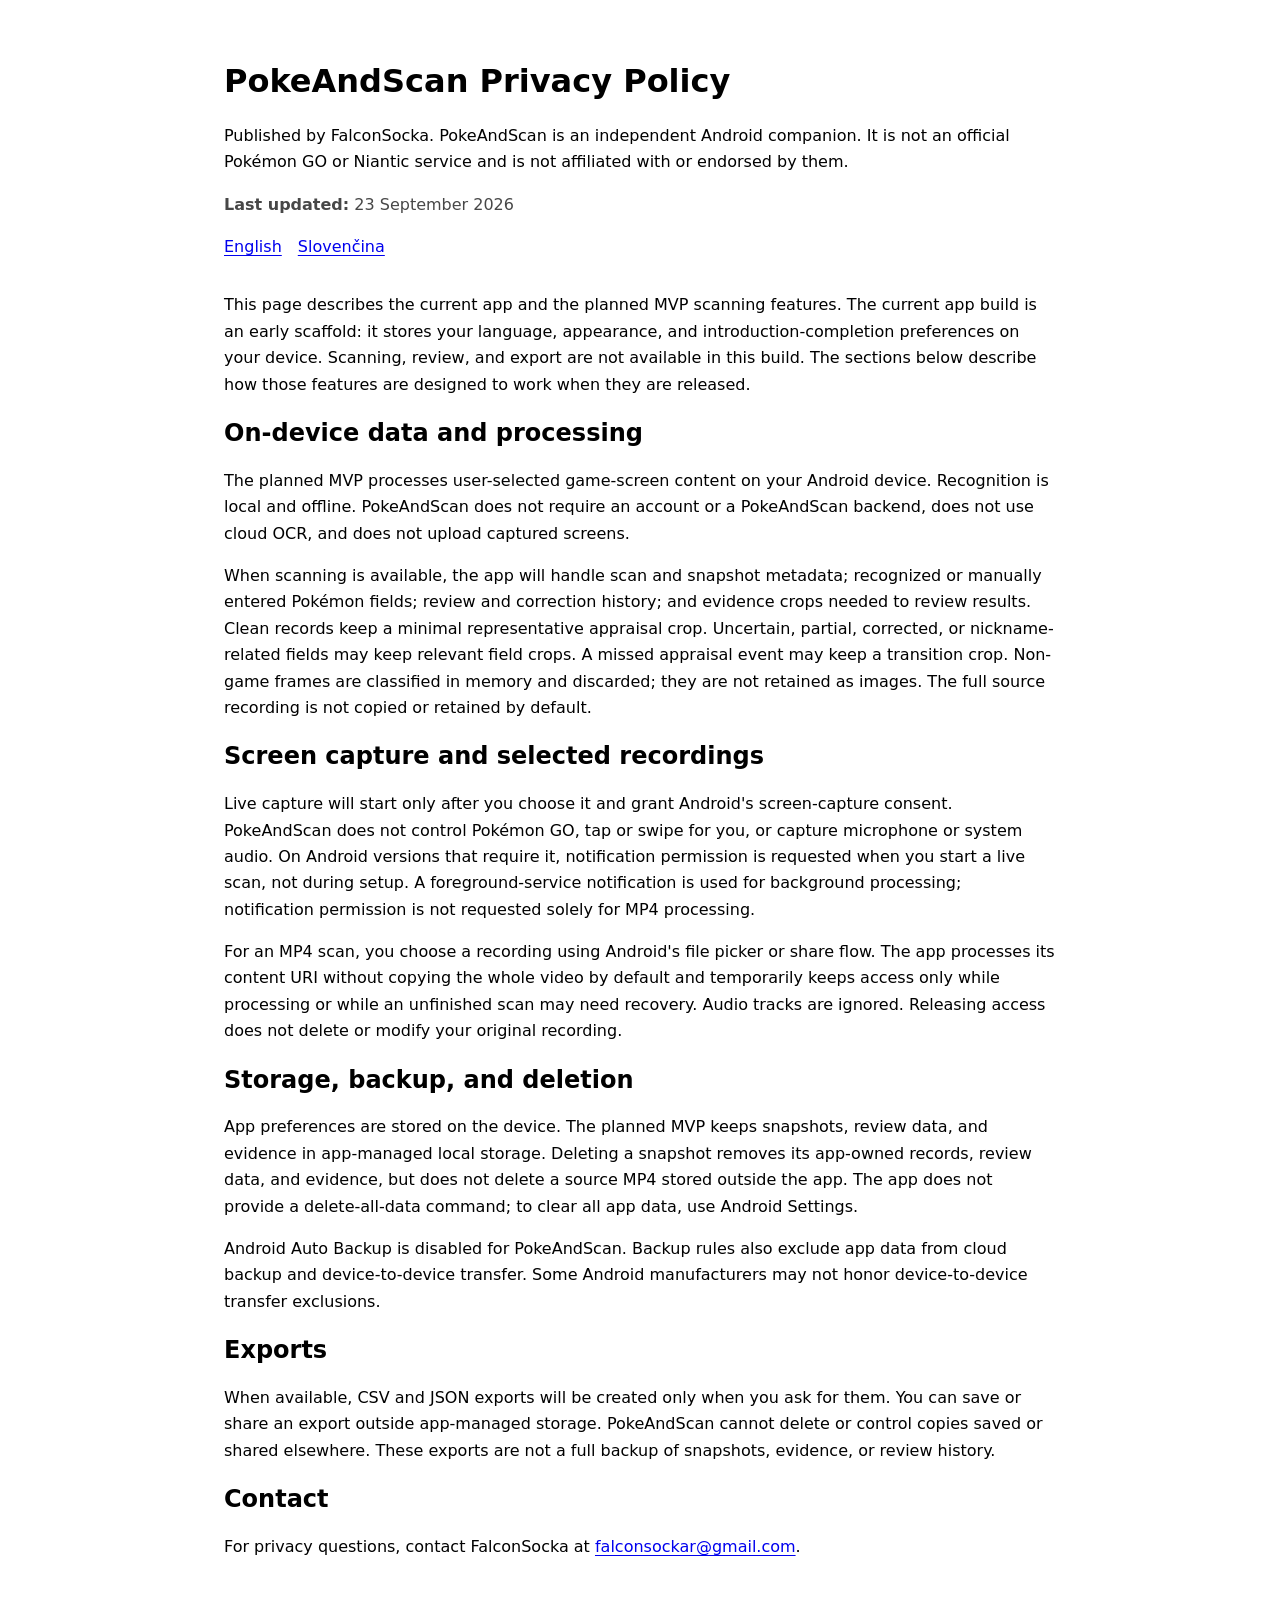
==== en/index.html @ 6a5e6c2f "Add bilingual PokeAndScan privacy policy" ====
<!doctype html>
<html lang="en">
  <head>
    <meta charset="utf-8">
    <meta name="viewport" content="width=device-width, initial-scale=1">
    <meta name="description" content="Privacy policy for PokeAndScan, an independent Android companion app.">
    <title>PokeAndScan Privacy Policy</title>
    <style>
      :root { color-scheme: light dark; font-family: system-ui, sans-serif; line-height: 1.65; }
      body { max-width: 52rem; margin: 0 auto; padding: 1.25rem; }
      nav { display: flex; gap: 1rem; flex-wrap: wrap; margin: 1rem 0 2rem; }
      h1, h2 { line-height: 1.25; }
      a { text-underline-offset: .18em; }
      .updated { color: color-mix(in srgb, currentColor 72%, transparent); }
      @media (min-width: 48rem) { body { padding: 2.5rem; } }
    </style>
  </head>
  <body>
    <header>
      <h1>PokeAndScan Privacy Policy</h1>
      <p>Published by FalconSocka. PokeAndScan is an independent Android companion. It is not an official Pokémon GO or Niantic service and is not affiliated with or endorsed by them.</p>
      <p class="updated"><strong>Last updated:</strong> 23 September 2026</p>
      <nav aria-label="Choose language">
        <a href="../en/" lang="en" aria-current="page">English</a>
        <a href="../sk/" lang="sk">Slovenčina</a>
      </nav>
    </header>

    <main>
      <p>This page describes the current app and the planned MVP scanning features. The current app build is an early scaffold: it stores your language, appearance, and introduction-completion preferences on your device. Scanning, review, and export are not available in this build. The sections below describe how those features are designed to work when they are released.</p>

      <h2>On-device data and processing</h2>
      <p>The planned MVP processes user-selected game-screen content on your Android device. Recognition is local and offline. PokeAndScan does not require an account or a PokeAndScan backend, does not use cloud OCR, and does not upload captured screens.</p>
      <p>When scanning is available, the app will handle scan and snapshot metadata; recognized or manually entered Pokémon fields; review and correction history; and evidence crops needed to review results. Clean records keep a minimal representative appraisal crop. Uncertain, partial, corrected, or nickname-related fields may keep relevant field crops. A missed appraisal event may keep a transition crop. Non-game frames are classified in memory and discarded; they are not retained as images. The full source recording is not copied or retained by default.</p>

      <h2>Screen capture and selected recordings</h2>
      <p>Live capture will start only after you choose it and grant Android's screen-capture consent. PokeAndScan does not control Pokémon GO, tap or swipe for you, or capture microphone or system audio. On Android versions that require it, notification permission is requested when you start a live scan, not during setup. A foreground-service notification is used for background processing; notification permission is not requested solely for MP4 processing.</p>
      <p>For an MP4 scan, you choose a recording using Android's file picker or share flow. The app processes its content URI without copying the whole video by default and temporarily keeps access only while processing or while an unfinished scan may need recovery. Audio tracks are ignored. Releasing access does not delete or modify your original recording.</p>

      <h2>Storage, backup, and deletion</h2>
      <p>App preferences are stored on the device. The planned MVP keeps snapshots, review data, and evidence in app-managed local storage. Deleting a snapshot removes its app-owned records, review data, and evidence, but does not delete a source MP4 stored outside the app. The app does not provide a delete-all-data command; to clear all app data, use Android Settings.</p>
      <p>Android Auto Backup is disabled for PokeAndScan. Backup rules also exclude app data from cloud backup and device-to-device transfer. Some Android manufacturers may not honor device-to-device transfer exclusions.</p>

      <h2>Exports</h2>
      <p>When available, CSV and JSON exports will be created only when you ask for them. You can save or share an export outside app-managed storage. PokeAndScan cannot delete or control copies saved or shared elsewhere. These exports are not a full backup of snapshots, evidence, or review history.</p>

      <h2>Contact</h2>
      <p>For privacy questions, contact FalconSocka at <a id="privacy-email">falconsockar [at] gmail [dot] com</a>.</p>
    </main>

    <script>
      const email = ['falconsockar', 'gmail.com'].join('@');
      const link = document.getElementById('privacy-email');
      link.href = `mailto:${email}`;
      link.textContent = email;
    </script>
  </body>
</html>
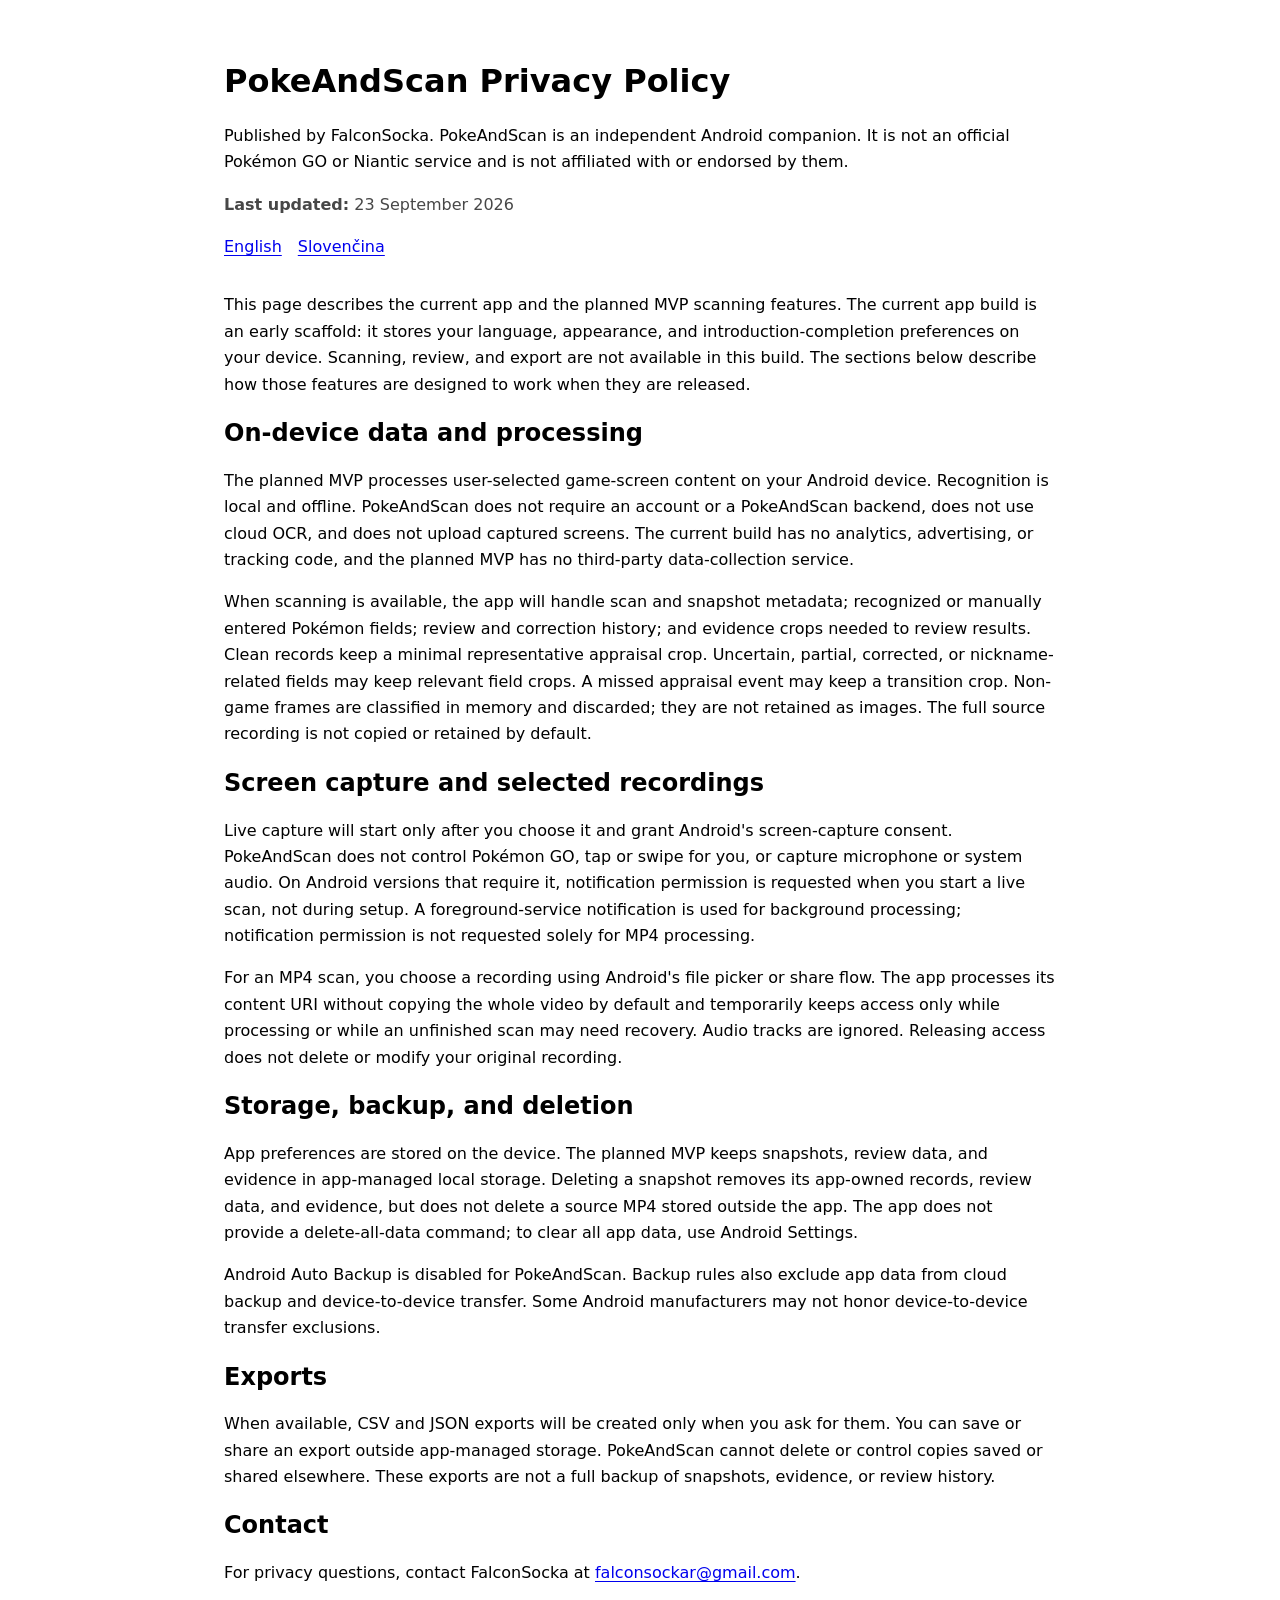
==== commit 1390dbc7: "Share policy assets and clarify data collection" ====
--- a/en/index.html
+++ b/en/index.html
@@ -5,15 +5,7 @@
     <meta name="viewport" content="width=device-width, initial-scale=1">
     <meta name="description" content="Privacy policy for PokeAndScan, an independent Android companion app.">
     <title>PokeAndScan Privacy Policy</title>
-    <style>
-      :root { color-scheme: light dark; font-family: system-ui, sans-serif; line-height: 1.65; }
-      body { max-width: 52rem; margin: 0 auto; padding: 1.25rem; }
-      nav { display: flex; gap: 1rem; flex-wrap: wrap; margin: 1rem 0 2rem; }
-      h1, h2 { line-height: 1.25; }
-      a { text-underline-offset: .18em; }
-      .updated { color: color-mix(in srgb, currentColor 72%, transparent); }
-      @media (min-width: 48rem) { body { padding: 2.5rem; } }
-    </style>
+    <link rel="stylesheet" href="../assets/privacy.css">
   </head>
   <body>
     <header>
@@ -30,7 +22,7 @@
       <p>This page describes the current app and the planned MVP scanning features. The current app build is an early scaffold: it stores your language, appearance, and introduction-completion preferences on your device. Scanning, review, and export are not available in this build. The sections below describe how those features are designed to work when they are released.</p>
 
       <h2>On-device data and processing</h2>
-      <p>The planned MVP processes user-selected game-screen content on your Android device. Recognition is local and offline. PokeAndScan does not require an account or a PokeAndScan backend, does not use cloud OCR, and does not upload captured screens.</p>
+      <p>The planned MVP processes user-selected game-screen content on your Android device. Recognition is local and offline. PokeAndScan does not require an account or a PokeAndScan backend, does not use cloud OCR, and does not upload captured screens. The current build has no analytics, advertising, or tracking code, and the planned MVP has no third-party data-collection service.</p>
       <p>When scanning is available, the app will handle scan and snapshot metadata; recognized or manually entered Pokémon fields; review and correction history; and evidence crops needed to review results. Clean records keep a minimal representative appraisal crop. Uncertain, partial, corrected, or nickname-related fields may keep relevant field crops. A missed appraisal event may keep a transition crop. Non-game frames are classified in memory and discarded; they are not retained as images. The full source recording is not copied or retained by default.</p>
 
       <h2>Screen capture and selected recordings</h2>
@@ -47,12 +39,6 @@
       <h2>Contact</h2>
       <p>For privacy questions, contact FalconSocka at <a id="privacy-email">falconsockar [at] gmail [dot] com</a>.</p>
     </main>
-
-    <script>
-      const email = ['falconsockar', 'gmail.com'].join('@');
-      const link = document.getElementById('privacy-email');
-      link.href = `mailto:${email}`;
-      link.textContent = email;
-    </script>
+    <script src="../assets/contact.js" defer></script>
   </body>
 </html>
--- a/assets/privacy.css
+++ b/assets/privacy.css
@@ -0,0 +1,37 @@
+:root {
+  color-scheme: light dark;
+  font-family: system-ui, sans-serif;
+  line-height: 1.65;
+}
+
+body {
+  max-width: 52rem;
+  margin: 0 auto;
+  padding: 1.25rem;
+}
+
+nav {
+  display: flex;
+  gap: 1rem;
+  flex-wrap: wrap;
+  margin: 1rem 0 2rem;
+}
+
+h1,
+h2 {
+  line-height: 1.25;
+}
+
+a {
+  text-underline-offset: .18em;
+}
+
+.updated {
+  color: color-mix(in srgb, currentColor 72%, transparent);
+}
+
+@media (min-width: 48rem) {
+  body {
+    padding: 2.5rem;
+  }
+}
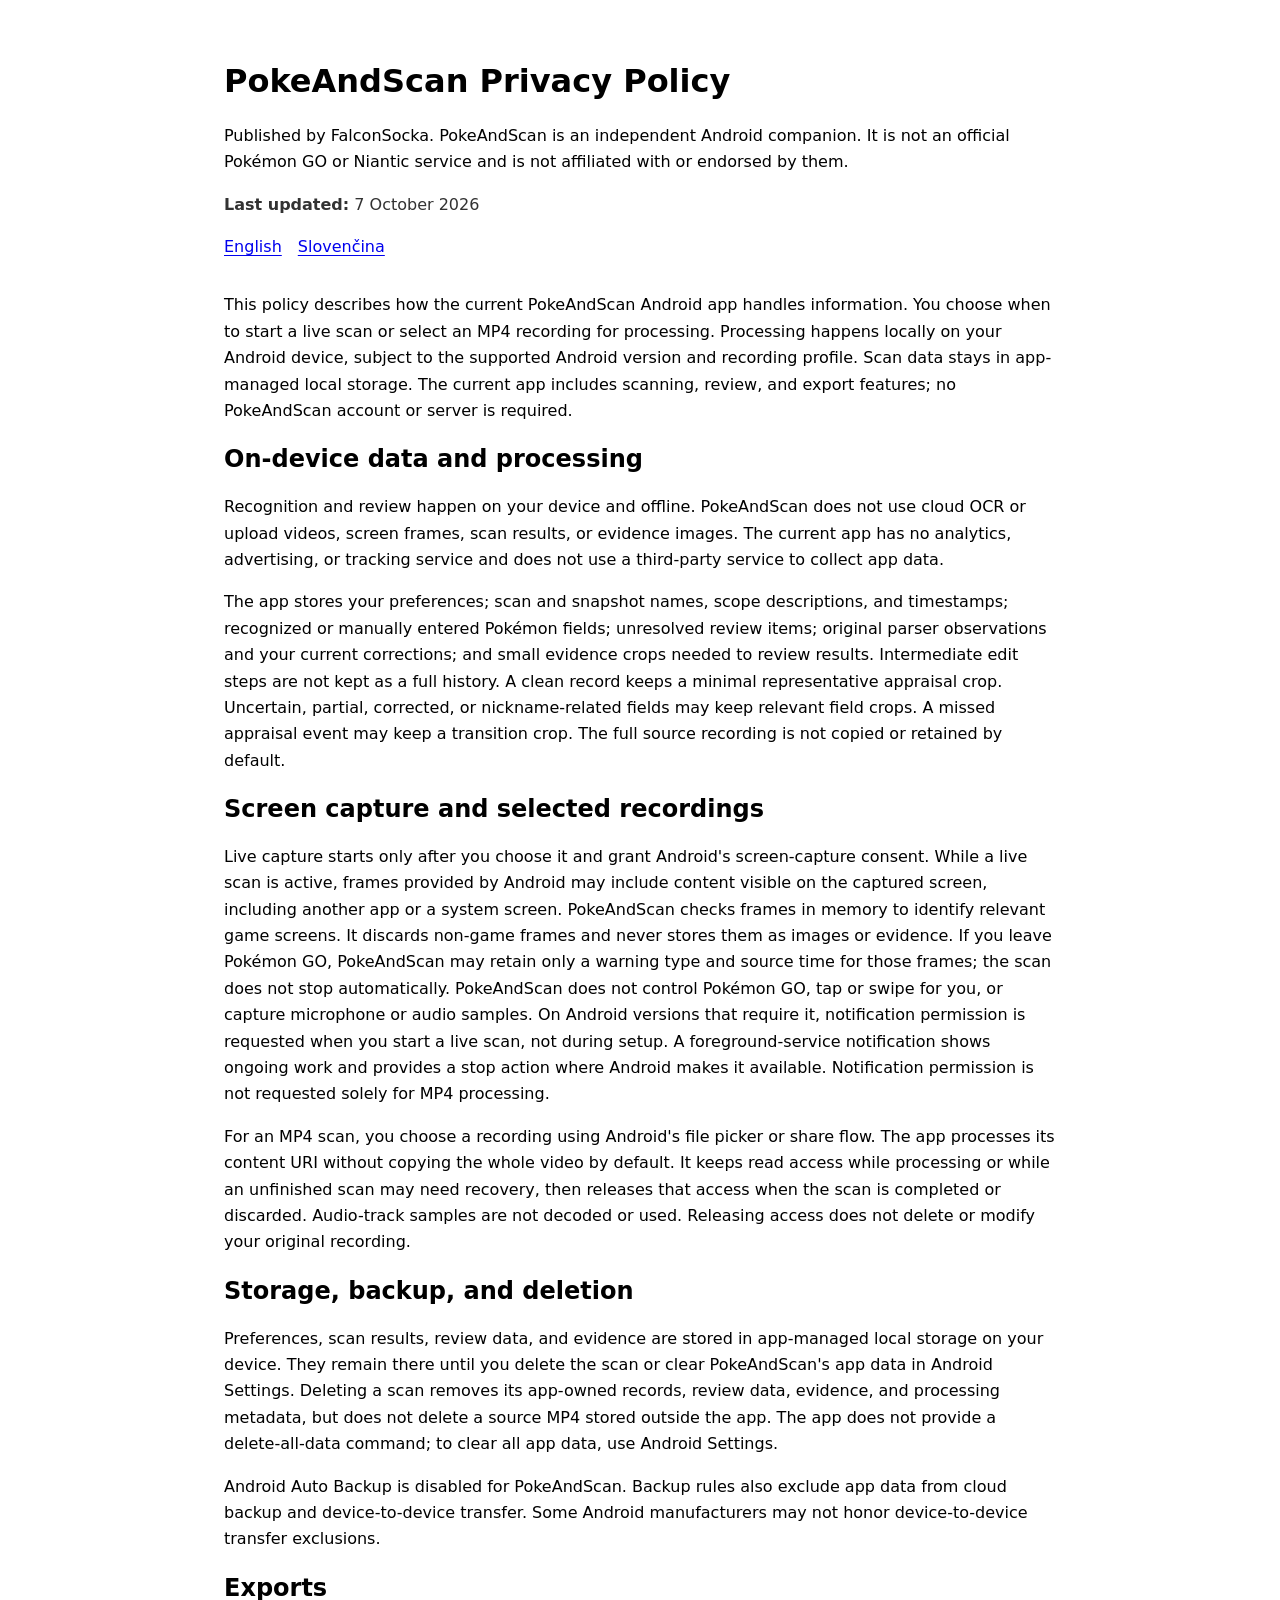
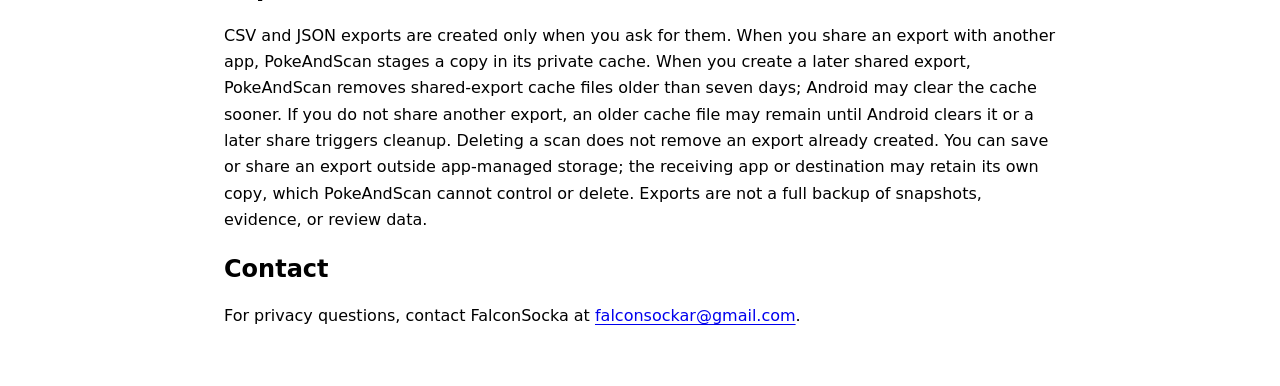
==== commit 8f62da66: "Update privacy policy for current app behavior" ====
--- a/en/index.html
+++ b/en/index.html
@@ -11,7 +11,7 @@
     <header>
       <h1>PokeAndScan Privacy Policy</h1>
       <p>Published by FalconSocka. PokeAndScan is an independent Android companion. It is not an official Pokémon GO or Niantic service and is not affiliated with or endorsed by them.</p>
-      <p class="updated"><strong>Last updated:</strong> 23 September 2026</p>
+      <p class="updated"><strong>Last updated:</strong> 7 October 2026</p>
       <nav aria-label="Choose language">
         <a href="../en/" lang="en" aria-current="page">English</a>
         <a href="../sk/" lang="sk">Slovenčina</a>
@@ -19,22 +19,22 @@
     </header>
 
     <main>
-      <p>This page describes the current app and the planned MVP scanning features. The current app build is an early scaffold: it stores your language, appearance, and introduction-completion preferences on your device. Scanning, review, and export are not available in this build. The sections below describe how those features are designed to work when they are released.</p>
+      <p>This policy describes how the current PokeAndScan Android app handles information. You choose when to start a live scan or select an MP4 recording for processing. Processing happens locally on your Android device, subject to the supported Android version and recording profile. Scan data stays in app-managed local storage. The current app includes scanning, review, and export features; no PokeAndScan account or server is required.</p>
 
       <h2>On-device data and processing</h2>
-      <p>The planned MVP processes user-selected game-screen content on your Android device. Recognition is local and offline. PokeAndScan does not require an account or a PokeAndScan backend, does not use cloud OCR, and does not upload captured screens. The current build has no analytics, advertising, or tracking code, and the planned MVP has no third-party data-collection service.</p>
-      <p>When scanning is available, the app will handle scan and snapshot metadata; recognized or manually entered Pokémon fields; review and correction history; and evidence crops needed to review results. Clean records keep a minimal representative appraisal crop. Uncertain, partial, corrected, or nickname-related fields may keep relevant field crops. A missed appraisal event may keep a transition crop. Non-game frames are classified in memory and discarded; they are not retained as images. The full source recording is not copied or retained by default.</p>
+      <p>Recognition and review happen on your device and offline. PokeAndScan does not use cloud OCR or upload videos, screen frames, scan results, or evidence images. The current app has no analytics, advertising, or tracking service and does not use a third-party service to collect app data.</p>
+      <p>The app stores your preferences; scan and snapshot names, scope descriptions, and timestamps; recognized or manually entered Pokémon fields; unresolved review items; original parser observations and your current corrections; and small evidence crops needed to review results. Intermediate edit steps are not kept as a full history. A clean record keeps a minimal representative appraisal crop. Uncertain, partial, corrected, or nickname-related fields may keep relevant field crops. A missed appraisal event may keep a transition crop. The full source recording is not copied or retained by default.</p>
 
       <h2>Screen capture and selected recordings</h2>
-      <p>Live capture will start only after you choose it and grant Android's screen-capture consent. PokeAndScan does not control Pokémon GO, tap or swipe for you, or capture microphone or system audio. On Android versions that require it, notification permission is requested when you start a live scan, not during setup. A foreground-service notification is used for background processing; notification permission is not requested solely for MP4 processing.</p>
-      <p>For an MP4 scan, you choose a recording using Android's file picker or share flow. The app processes its content URI without copying the whole video by default and temporarily keeps access only while processing or while an unfinished scan may need recovery. Audio tracks are ignored. Releasing access does not delete or modify your original recording.</p>
+      <p>Live capture starts only after you choose it and grant Android's screen-capture consent. While a live scan is active, frames provided by Android may include content visible on the captured screen, including another app or a system screen. PokeAndScan checks frames in memory to identify relevant game screens. It discards non-game frames and never stores them as images or evidence. If you leave Pokémon GO, PokeAndScan may retain only a warning type and source time for those frames; the scan does not stop automatically. PokeAndScan does not control Pokémon GO, tap or swipe for you, or capture microphone or audio samples. On Android versions that require it, notification permission is requested when you start a live scan, not during setup. A foreground-service notification shows ongoing work and provides a stop action where Android makes it available. Notification permission is not requested solely for MP4 processing.</p>
+      <p>For an MP4 scan, you choose a recording using Android's file picker or share flow. The app processes its content URI without copying the whole video by default. It keeps read access while processing or while an unfinished scan may need recovery, then releases that access when the scan is completed or discarded. Audio-track samples are not decoded or used. Releasing access does not delete or modify your original recording.</p>
 
       <h2>Storage, backup, and deletion</h2>
-      <p>App preferences are stored on the device. The planned MVP keeps snapshots, review data, and evidence in app-managed local storage. Deleting a snapshot removes its app-owned records, review data, and evidence, but does not delete a source MP4 stored outside the app. The app does not provide a delete-all-data command; to clear all app data, use Android Settings.</p>
+      <p>Preferences, scan results, review data, and evidence are stored in app-managed local storage on your device. They remain there until you delete the scan or clear PokeAndScan's app data in Android Settings. Deleting a scan removes its app-owned records, review data, evidence, and processing metadata, but does not delete a source MP4 stored outside the app. The app does not provide a delete-all-data command; to clear all app data, use Android Settings.</p>
       <p>Android Auto Backup is disabled for PokeAndScan. Backup rules also exclude app data from cloud backup and device-to-device transfer. Some Android manufacturers may not honor device-to-device transfer exclusions.</p>
 
       <h2>Exports</h2>
-      <p>When available, CSV and JSON exports will be created only when you ask for them. You can save or share an export outside app-managed storage. PokeAndScan cannot delete or control copies saved or shared elsewhere. These exports are not a full backup of snapshots, evidence, or review history.</p>
+      <p>CSV and JSON exports are created only when you ask for them. When you share an export with another app, PokeAndScan stages a copy in its private cache. When you create a later shared export, PokeAndScan removes shared-export cache files older than seven days; Android may clear the cache sooner. If you do not share another export, an older cache file may remain until Android clears it or a later share triggers cleanup. Deleting a scan does not remove an export already created. You can save or share an export outside app-managed storage; the receiving app or destination may retain its own copy, which PokeAndScan cannot control or delete. Exports are not a full backup of snapshots, evidence, or review data.</p>
 
       <h2>Contact</h2>
       <p>For privacy questions, contact FalconSocka at <a id="privacy-email">falconsockar [at] gmail [dot] com</a>.</p>
--- a/assets/privacy.css
+++ b/assets/privacy.css
@@ -27,7 +27,7 @@
 }
 
 .updated {
-  color: color-mix(in srgb, currentColor 72%, transparent);
+  opacity: .8;
 }
 
 @media (min-width: 48rem) {
